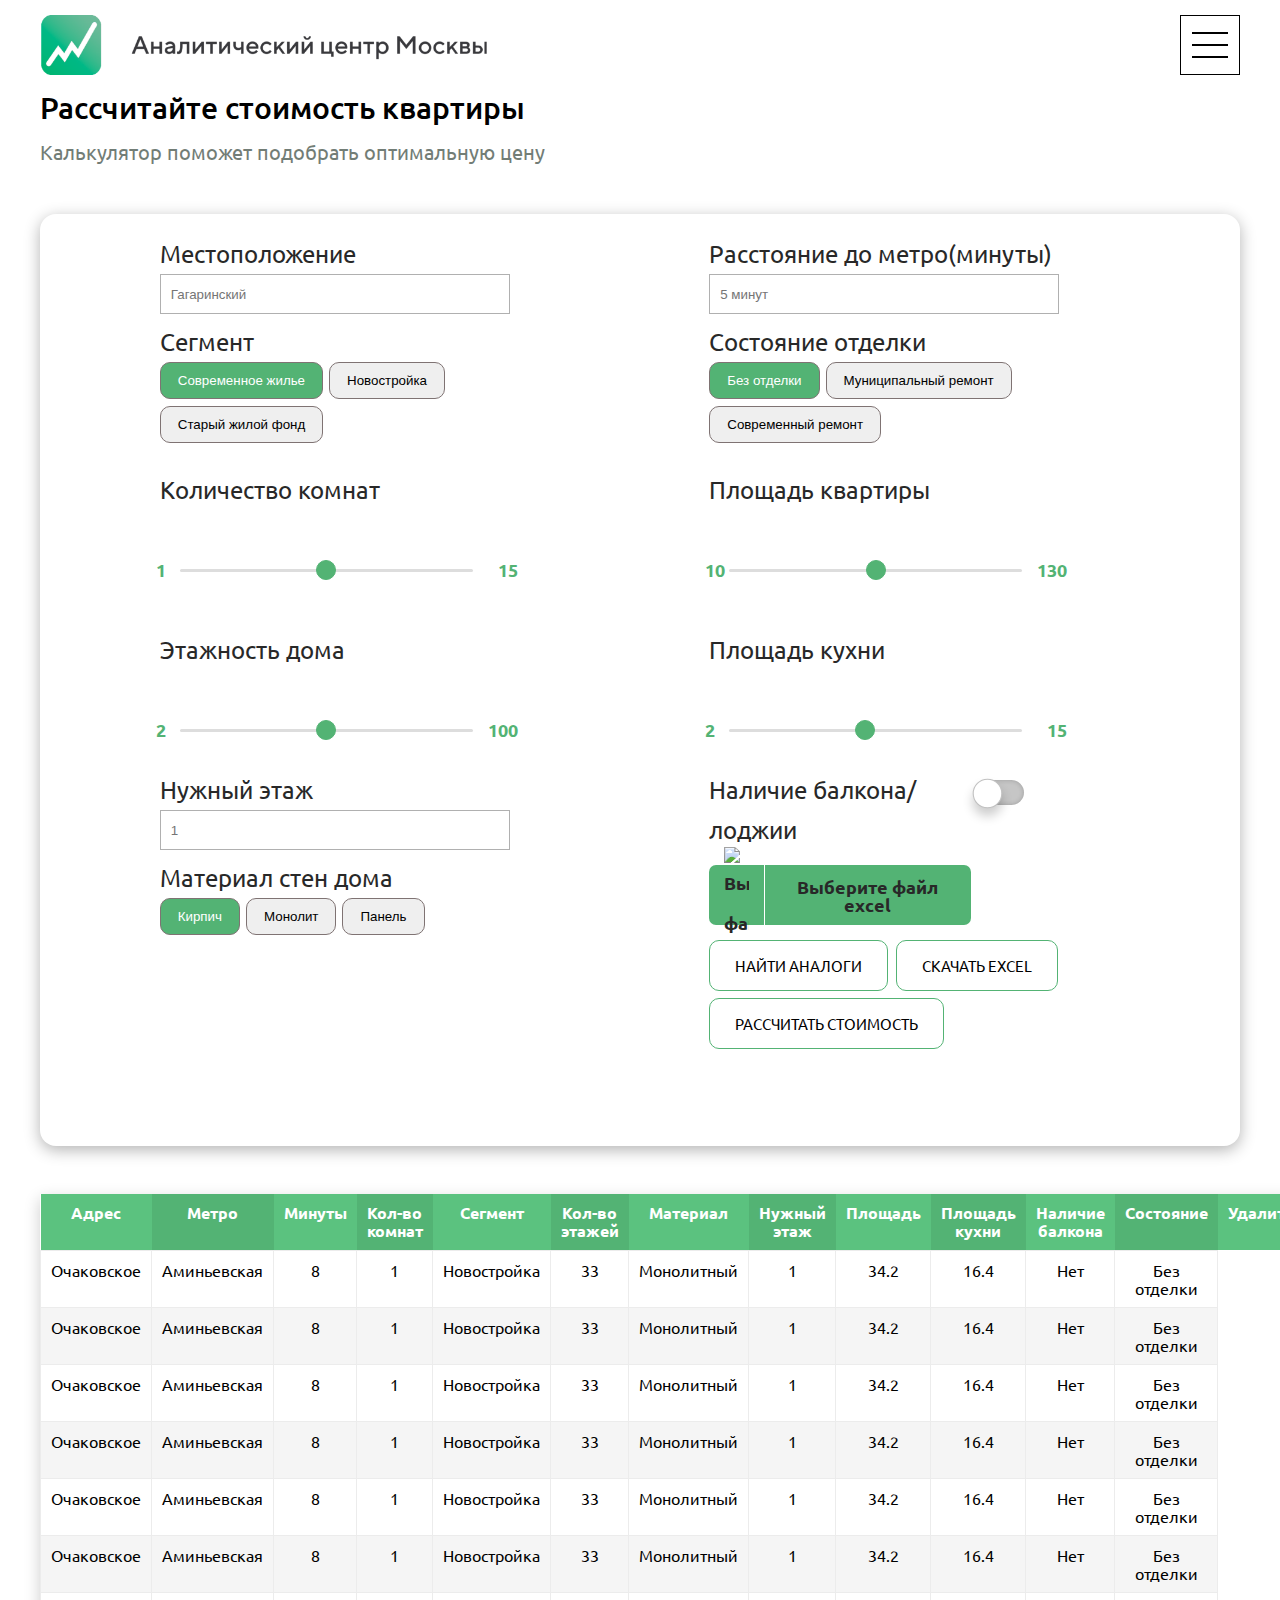
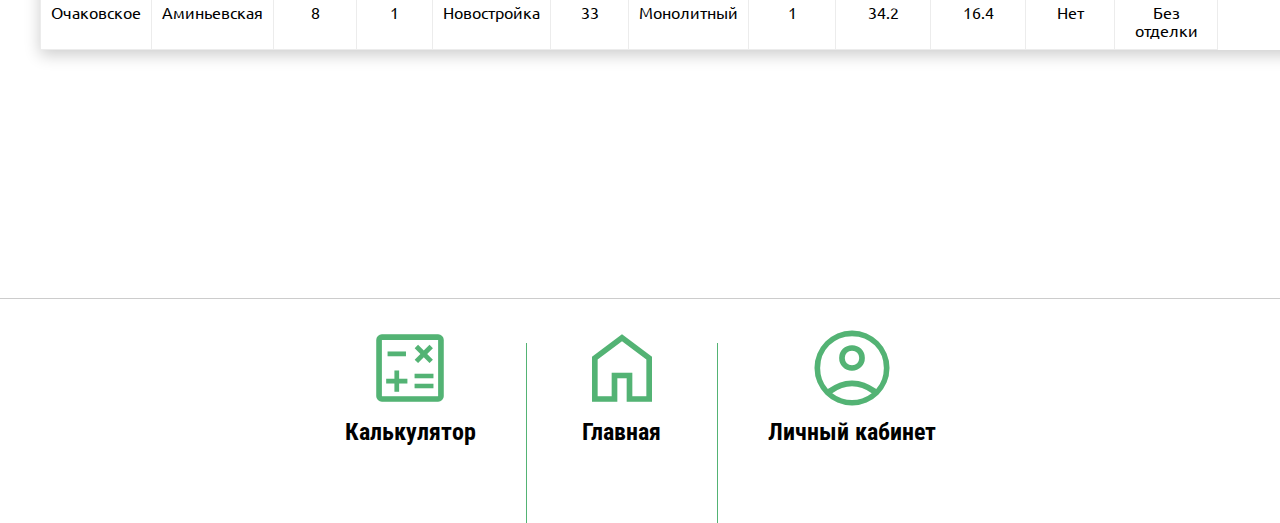
==== 787DD97A_Front/index.html @ b28cbaca "Merge branch 'dev_frontend' into dev_frontend_lk" ====
<!DOCTYPE html>
<html lang="en">
<head>
  <meta charset="UTF-8" />
  <meta http-equiv="X-UA-Compatible" content="IE=edge" />
  <meta name="viewport" content="width=device-width, initial-scale=1.0" />
  <title>Лидеры цифровой информации</title>
   <link rel="icon" href="./images/icon.svg">
  <link href="https://fonts.googleapis.com/css?family=Roboto|Roboto+Condensed:400,700&display=swap&subset=cyrillic" rel="stylesheet"/>
  <link rel="stylesheet" href="https://fonts.googleapis.com/css2?family=Material+Symbols+Outlined:opsz,wght,FILL,GRAD@20..48,100..700,0..1,-50..200"/>
  <link rel="stylesheet" href="css/reset.css"/>
  <link rel="stylesheet" href="css/style.css"/>
  <!-- <base href="http://127.0.0.1:5500/"> -->
  <base href="http://787dd97a.xahprod.ru">
</head>

<body>

  <header class="header">
    <div class="container">
      <div class="header-top">
        <div class="logo">
          <a href="#">
            <span class="logotip"></span>
          </a>
        </div>
        <div class="header-btn" id="menu_btn">
          <div></div>
          <div></div>
          <div></div>
        </div>
      </div>
    </div>

    <nav class="menu" id="menu">
      <div class="container container-menu">
        <div class="close-btn" id="close_menu_btn"></div>
        <div class="menu__list">
          <ul>
            <li><a href="/index.html">Главная</a></li>
            <li><a href="/html/login.html">Личный кабинет</a></li>
            <li><a href="#">Калькулятор</a></li>
          </ul>
        </div>
      </div>
    </nav>
  </header>
  <section class="calculator">
    <a name="calculator"></a>
    <div class="form" id="header-content">
      <div class="container">
        <div class="form__inner">
          <div class="form__content">
            <div class="form__title-box">
              <div class="form__title">
                Рассчитайте стоимость квартиры
              </div>
              <div class="form__text">
                Калькулятор поможет подобрать оптимальную цену
              </div>
            </div>
            <div class="form__box">
              <form>
                <div class="form__box-inner">
                  <div class="form__box-left">
                    <div class="form__location">
                      <label for="location">Местоположение</label>
                      <input class="form__input" id="location" type="text" placeholder="Гагаринский">
                    </div>
                    <div class="form__segment">
                      <p>Сегмент</p>
                      <button type="button" class="form__box-btn segment-btn active">Современное жилье</button>
                      <button type="button" class="form__box-btn segment-btn">Новостройка</button>
                      <button type="button" class="form__box-btn segment-btn">Старый жилой фонд</button>
                    </div>
                    <h3 class="slider__title">Количество комнат</h3>
                    <div class="slider__inputs">
                      <div class="range">
                        <div class="sliderValue">
                          <span id="room-span">8</span>
                        </div>
                        <div class="field">
                          <div class="value left">1</div>
                          <input type="range" min="1" max="15" value="8" step="1" id="room-input">
                          <div class="value right">15</div>
                        </div>
                      </div>
                    </div>
                    <h3 class="slider__title">Этажность дома</h3>
                    <div class="slider__inputs">
                      <div class="range">
                        <div class="sliderValue">
                          <span id="floor-span">51</span>
                        </div>
                        <div class="field">
                          <div class="value left">2</div>
                          <input type="range" min="2" max="100" value="51" step="1" id="floor-input">
                          <div class="value right">100</div>
                        </div>
                      </div>
                    </div>
                    <div class="form__floor">
                      <label for="floor">Нужный этаж</label>
                      <input class="form__input" id="floor" type="text" min="0" max="100" placeholder="1">
                    </div>
                    <div class="form__walls">
                      <p>Материал стен дома</p>
                      <button class="form__box-btn walls-btn active" type="button">Кирпич</button>
                      <button class="form__box-btn walls-btn" type="button">Монолит</button>
                      <button class="form__box-btn walls-btn" type="button">Панель</button>
                    </div>
                  </div>
                  <div class="form__box-right">
                    <div class="form__distance">
                      <label for="distance">Расстояние до метро(минуты)</label>
                      <input class="form__input distance-input" id="distance" type="text" placeholder="5 минут">
                    </div>
                    <div class="form__finishing">
                      <p>Состояние отделки</p>
                      <button type="button" class="form__box-btn finishing-btn active">Без отделки</button>
                      <button type="button" class="form__box-btn finishing-btn">Муниципальный ремонт</button>
                      <button type="button" class="form__box-btn finishing-btn">Современный ремонт</button>
                    </div>
                    <h3 class="slider__title">Площадь квартиры</h3>
                    <div class="slider__inputs">
                      <div class="range">
                        <div class="sliderValue">
                          <span id="flat-span">70</span>
                        </div>
                        <div class="field">
                          <div class="value left">10</div>
                          <input type="range" min="10" max="130" value="70" step="1" id="flat-input">
                          <div class="value right">130</div>
                        </div>
                      </div>
                    </div>
                    <h3 class="slider__title">Площадь кухни</h3>
                    <div class="slider__inputs">
                      <div class="range">
                        <div class="sliderValue">
                          <span id="kitchen-span">8</span>
                        </div>
                        <div class="field">
                          <div class="value left">2</div>
                          <input type="range" min="2" max="15" value="8" step="1" id="kitchen-input">
                          <div class="value right">15</div>
                        </div>
                      </div>
                    </div>
                    <div class="switch">
                      <div class="switch__title">Наличие балкона/лоджии</div>
                      <div class="switch__checkbox">
                        <input type="checkbox">
                      </div>
                    </div>
                    <div class="input__wrapper">
                      <input name="file" type="file" id="input__file" class="input input__file" multiple>
                      <label for="input__file" class="input__file-button">
                        <span class="input__file-icon-wrapper"><img class="input__file-icon" src="images/add.svg"
                            alt="Выбрать файл" width="25"></span>
                        <span class="input__file-button-text">Выберите файл excel</span>
                      </label>
                    </div>
                    <div class="right__buttons">
                      <div class="right__buttons-top">
                        <div class="right__btn">
                          <button>Найти аналоги</button>
                        </div>
                        <div class="right__btn second__btn">
                          <button>Скачать excel</button>
                        </div>
                      </div>
                      <div class="right__buttons-bottom">
                        <div class="right__bth-result">
                          <button>Рассчитать стоимость</button>
                        </div>
                      </div>
                    </div>
                  </div>
                </div>
              </form>
            </div>
          </div>
        </div>
      </div>
    </div>
  </section>

  <div class="table__responsive">
    <div class="container mtb-3">
      <table class="table" id="table">
        <thead>
          <tr>
            <th>Адрес</th>
            <th>Метро</th>
            <th>Минуты</th>
            <th>Кол-во комнат</th>
            <th>Сегмент</th>
            <th>Кол-во этажей</th>
            <th>Материал</th>
            <th>Нужный этаж</th>
            <th>Площадь</th>
            <th>Площадь кухни</th>
            <th>Наличие балкона</th>
            <th>Состояние</th>
            <th>Удалить</th>
          </tr>
        </thead>
        <tbody>
          <tr>
            <td>Очаковское</td>
            <td>Аминьевская</td>
            <td>8</td>
            <td>1</td>
            <td>Новостройка</td>
            <td>33</td>
            <td>Монолитный</td>
            <td>1</td>
            <td>34.2</td>
            <td>16.4</td>
            <td>Нет</td>
            <td>Без отделки</td>
          </tr>
          <tr>
            <td>Очаковское</td>
            <td>Аминьевская</td>
            <td>8</td>
            <td>1</td>
            <td>Новостройка</td>
            <td>33</td>
            <td>Монолитный</td>
            <td>1</td>
            <td>34.2</td>
            <td>16.4</td>
            <td>Нет</td>
            <td>Без отделки</td>
          </tr>
          <tr>
            <td>Очаковское</td>
            <td>Аминьевская</td>
            <td>8</td>
            <td>1</td>
            <td>Новостройка</td>
            <td>33</td>
            <td>Монолитный</td>
            <td>1</td>
            <td>34.2</td>
            <td>16.4</td>
            <td>Нет</td>
            <td>Без отделки</td>
          </tr>
          <tr>
            <td>Очаковское</td>
            <td>Аминьевская</td>
            <td>8</td>
            <td>1</td>
            <td>Новостройка</td>
            <td>33</td>
            <td>Монолитный</td>
            <td>1</td>
            <td>34.2</td>
            <td>16.4</td>
            <td>Нет</td>
            <td>Без отделки</td>
          </tr>
          <tr>
            <td>Очаковское</td>
            <td>Аминьевская</td>
            <td>8</td>
            <td>1</td>
            <td>Новостройка</td>
            <td>33</td>
            <td>Монолитный</td>
            <td>1</td>
            <td>34.2</td>
            <td>16.4</td>
            <td>Нет</td>
            <td>Без отделки</td>
          </tr>
          <tr>
            <td>Очаковское</td>
            <td>Аминьевская</td>
            <td>8</td>
            <td>1</td>
            <td>Новостройка</td>
            <td>33</td>
            <td>Монолитный</td>
            <td>1</td>
            <td>34.2</td>
            <td>16.4</td>
            <td>Нет</td>
            <td>Без отделки</td>
          </tr>
          <tr>
            <td>Очаковское</td>
            <td>Аминьевская</td>
            <td>8</td>
            <td>1</td>
            <td>Новостройка</td>
            <td>33</td>
            <td>Монолитный</td>
            <td>1</td>
            <td>34.2</td>
            <td>16.4</td>
            <td>Нет</td>
            <td>Без отделки</td>
          </tr>
        </tbody>
      </table>
    </div>
  </div>

  <footer class="footer">
    <hr color="#53B374">

    <div class="footer__block">
      <div class="footer__symbol">
        <a href="#calculator">
          <span class="material-symbols-outlined">
            calculate
          </span>
          <p class="footer__title">Калькулятор</p>
        </a>
      </div>

      <div class="vertical__line"></div>

      <div class="footer__symbol">
        <a href="index.html">
          <span class="material-symbols-outlined">
            home
          </span>
          <p class="footer__title">Главная</p>
        </a>
      </div>

      <div class="vertical__line"></div>

      <div class="footer__symbol">
        <a href="login.html">
          <span class="material-symbols-outlined">
            account_circle
          </span>
          <p class="footer__title">Личный кабинет</p>
        </a>
      </div>
    </div>


  </footer>
  <script src="js/main.js"></script>
</body>

</html>
---- 787DD97A_Front/css/style.css ----
@import url('https://fonts.googleapis.com/css2?family=Ubuntu:wght@400;500;700&display=swap');

*{ box-sizing: border-box; }

body._lock {overflow: hidden;}

a{
  color: #fff;
  text-decoration:none;
}

body{
  color: #000;
  font-size: 24px;
  line-height: 28px;
  font-family: 'Ubuntu', sans-serif;
  font-weight: 400;
}

body._lock {overflow: hidden;}

.logotip{
  background-image: url("../images/logotip.svg");
  display: inline-block;
  width: 450px;
  height: 60px;
  margin-top: 15px;
  background-repeat: no-repeat;
  background-size: 100% 100%;
}

.header{
  z-index: 5;
  left: 0;
  right: 0;
}

.container{
  padding: 0 15px;
  max-width: 1230px;
  margin: 0 auto;
}

.header-top{
  display: flex;
  justify-content: space-between;
}

.header-content__title { margin-top: 20px; }

.header-btn{
  width: 60px;
  height: 60px;
  border: 1px solid #000; 
  margin-top: 15px; 
  cursor: pointer; 
  display: flex; 
  flex-direction: column;
  align-items: center;
  justify-content: center;
}

.header-btn div{
  width: 36px;
  height: 2px;
  background-color: #000;
  margin: 5px 0;
}

.menu{
  position: absolute;
  background-color: #000;
  top: 0;
  left: -100%;
  width: 100%;
  transition: all .7s;
  z-index: 7;
}

.container-menu{ position: relative; }

.close-btn{
  width: 50px;
  height: 50px;
  position: absolute;
  top: 43px;
  right: 20px;
  cursor: pointer;
}

.close-btn::after,
.close-btn::before{
  content: "";
  width: 70px;
  height: 2px;
  background-color: #fff;
  position: absolute;
  transform-origin: left;
}

.close-btn::after{
  transform: rotate(45deg);
}

.close-btn::before{
  transform: rotate(-45deg);
  bottom: -1px;
}

.menu__list{
  height: 100vh;
  display: flex;
  align-items: center;
}

.menu__list ul{ list-style: none; }

.menu__list a{
  font-size: 48px;
  line-height: 56px;
  font-weight: bold;
  padding: 30px 25px 14px 0;
  border-bottom: 3px solid #53B374;
  display: inline-block;
  min-width: 368px;
  transition: all .5s;
}

.menu__list a:hover{
  border-color: #fff;
  color: #53B374;
  transform: scale(1.2);
  margin-left: 37px;
}

.form__title-box{ padding-bottom: 50px; }

.form__title{
  font-size: 30px;
  font-weight: 500;
  line-height: 54px;
  color: #000;
  margin-bottom: 5px;
}

.form__text{
  font-size: 20px;
  line-height: 25px;
  color: #727D76;
}

.form__box-inner{
  display: flex;
  justify-content: space-around;
}

.form__box-left{
  max-width: 350px;
  width: 100%;
}

.form__box-inner input{ width: 350px; }

.form__box-inner label,
.form__box-inner p{
  line-height: 40px;
  color: #282828;
}

.form__input{
  margin-bottom: 8px;
  outline: none;
  height: 40px;
  border: 1px solid #b0b0b0;
  padding: 0 10px;
}

.form__box-inner button{
  padding: 10px 17px;
  border: 1px solid rgb(127, 115, 115);
  border-radius: 10px;
  margin-bottom: 7px;
  cursor: pointer;
}

.active,
.form__box-btn:hover{
  background-color: #53B374;
  color: #fff;
  transition: all .2s;
}

/* .form__box-btn:focus{
  background-color: #53B374;  
} */

.form__box{
  padding: 20px;
  border-radius: 16px;
  box-shadow: 0 4px 16px rgba(0, 0, 0, 0.3);
  padding-bottom: 90px;
}

.slider__title{ 
  line-height: 80px;
  font-weight: 400;
  color: #282828; 
}

.range{
  height: 80px;
  width: 380px;
  background: #fff;
  border-radius: 10px;
  padding: 0 65px 0 18px;
}

.range .sliderValue{
  position: relative;
  width: 100%;
}

.range .sliderValue span{
  position: absolute;
  height: 45px;
  margin-left: 50%;
  /* width: 45px; */
  color: #fff;
  font-weight: 500;
  top: -25px;
  transform: translateX(-50%) scale(0);
  transition: transform 0.3s ease-in-out;
  line-height: 55px;
  z-index: 2px;
}

.range .sliderValue span.show{
  transform: translateX(-50%) scale(1);
}

.range .sliderValue span:after{
  position: absolute;
  content: "";
  height: 45px;
  width: 45px;
  background: #53B374;
  left: 50%;
  transform: translateX(-50%) rotate(45deg);
  border: 3px solid rgb(218, 218, 218);
  z-index: -1;
  /* border-top-left-radius: 50%;
  border-top-right-radius: 50%;
  border-bottom-left-radius: 50%; */
  border-radius: 50%;
}

.range .field{
  position: relative;
  display: flex;
  align-items: center;
  justify-content: center;
  height: 100%;
}

.range .field .value{
  position: absolute;
  font-size: 18px;
  font-weight: 600;
  color: #53B374;
}

.range .field .value.left{
  left: -22px;
}

.range .field .value.right{
    right: -43px;
  }

.range .field input{
  -webkit-appearance: none;
  height: 3px;
  width: 100%;
  background: #ddd;
  border-radius: 5px;
  outline: none;
  border: none;
}

.range .field input::-webkit-slider-thumb{
  -webkit-appearance: none;
  height: 20px;
  width: 20px;
  background: #53B374;
  border-radius: 50%;
  border: 1px solid #53B374;
  cursor: pointer;
}

.range .field input::-moz-range-progress{
  background: #53B374;
}

.switch{
  display: flex;
  justify-content: space-between;
  width: 318px;
}

.switch__title{
  line-height: 40px;
  font-weight: 400;
  color: #282828; 
}

input[type="checkbox"]{
  position: relative;
  width: 50px;
  height: 25px;
  -webkit-appearance: none;
  outline: none;
  background: #c6c6c6;
  border-radius: 20px;
  transition: .5s;
  box-shadow: inset 0 0 5px rgba(0, 0, 0, .2);
  margin-top: 10px;
}

input:checked[type="checkbox"]{
  background: #53B374;
}

input[type="checkbox"]::before{
  content: "";
  position: absolute;
  width: 25px;
  height: 25px;
  border: 1px solid #c1c1c1;
  border-radius: 20px;
  top: 0;
  left: 0;
  background: #fff;
  transition: .5s;
  transform: scale(1.1);
  box-shadow: 0 7px 10px rgba(0, 0, 0, 0.2);
}

input:checked[type="checkbox"]::before{
  left: 24px;
}

.form__box-right{ 
  width: 411px;
}

.input__wrapper {
  width: 100%;
  position: relative;
  margin: 15px 0;
  text-align: center;
  padding-right: 149px;
}
 
.input__file {
  opacity: 0;
  visibility: hidden;
  position: absolute;
}
 
.input__file-icon-wrapper {
  height: 60px;
  width: 60px;
  margin-right: 15px;
  display: -webkit-box;
  display: -ms-flexbox;
  display: flex;
  -webkit-box-align: center;
  -ms-flex-align: center;
  align-items: center;
  -webkit-box-pack: center;
  -ms-flex-pack: center;
  justify-content: center;
  border-right: 1px solid #fff;
}
 
.input__file-button-text {
  text-align: center;
  line-height: 1;
  margin-top: 1px;
  margin-right: 15px;
}
 
.input__file-button {
  width: 100%;
  max-width: 290px;
  height: 60px;
  background: #53B374;
  color: #fff;
  font-size: 1.125rem;
  font-weight: 700;
  display: -webkit-box;
  display: -ms-flexbox;
  display: flex;
  -webkit-box-align: center;
  -ms-flex-align: center;
  align-items: center;
  -webkit-box-pack: start;
  -ms-flex-pack: start;
  justify-content: flex-start;
  border-radius: 7px;
  cursor: pointer;
  margin: 0 auto;
}

.right__buttons-top{ display: flex; }

.second__btn{ padding-left: 8px; }

.right__buttons button{
  padding: 15px 25px;
  font-size: 15px;
  border: 1px solid #53B374;
  background-color: #fff;
  text-transform: uppercase;
  font-family: 'Ubuntu', sans-serif;
}

.right__buttons button:hover{
  background-color: #53B374;
  color: #fff;
  transition: all .3s;
}

.result__block{
  margin-top: 40px;
  line-height: 48px;
  font-size: 36px;
}

.mtb-3{
  margin-top: 3rem;
  margin-bottom: 3rem;
}

.table{
  width: 100%;
  box-shadow: 0 5px 15px rgba(0, 0, 0, 0.2);
  border-collapse: collapse;
  font-size: 16px;
  line-height: 18px;
}

.table th, .table td{
  text-align: center;
  padding: 10px;
}

.table th{
  background-color: #53B374;
  color: #fff;
}

.table th:nth-child(odd){
  background: #5bc27f;
}

.table tr:nth-child(even){
    background: #f5f5f5;
}

.table tr{
 transition: all .3s;
}


.table td{
  border: 1px solid rgb(236, 236, 236);
}

.table tr:not(:last-child){
    border: 1px solid rgb(255, 255, 255);
}

#table button {
    width: 36px;
    height: 36px;
    background-image: url("../images/close.svg");
    /* margin-left: 1rem;  */
    border: none;
    background-position: center 8px;
    background-repeat: no-repeat;
    background-size: 25px 25px;
    opacity: .6;
    transition: .5s;
    background-color: #fff;
}

tbody tr button:hover {
  opacity: .9;
  cursor: pointer;
}


@keyframes hide {
  to {
    font-size: 0;
    padding: 0;
    line-height: 0px;
  }
}

tr.hidden td {
  animation: hide 1s 1s forwards;
}
tr.hidden {
  opacity: 0;
  border-bottom: none;
}

#table tr { transition: .8s opacity; }

.table__responsive{
  overflow-x: auto;
  /* box-shadow: 0 5px 15px rgba(0, 0, 0, 0.2); */
}

.footer{
  margin-top: 200px;
}

hr {
  margin-top: 20px;
}

.footer__block {
  display: flex;
  flex-wrap: wrap;
  justify-content: center;
  margin-top: auto;
}

.footer__symbol{
  text-align: center;
}

.footer__symbol .material-symbols-outlined {
  font-size: 90px;
  color: #53B374;
}

.footer__title{
  text-align: center;
  font-family: 'Roboto Condensed', sans-serif;
  font-weight: 700;
  color: #000;
}

.vertical__line {
  border-left: 1px solid #53B374;
  height: 180px;
  margin: 20px 100px 40px 100px;
}

.material-symbols-outlined {
  font-variation-settings:
      'FILL' 0,
      'wght' 400,
      'GRAD' 0,
      'opsz' 48
}

@media (max-width: 1387px) {
  .vertical__line {
      margin: 20px 50px 0px 50px;
  }
}

@media (max-width: 980px) {
  .form__box-inner{
    justify-content: center;
  }

  .form__location label,
  .slider__title,
  .form__segment p,
  .form__distance label,
  .form__finishing p,
  .switch__title{
    font-size: 18px;
  }

  .form__distance .form__input,
  .form__location .form__input,
  .form__floor .form__input {
    max-width: 300px;
  }

  .form__finishing{
    max-width: 350px;
  }

  .range{
    width: 300px;
  }
}

@media (max-width: 900px) {
  .form__box-inner{
    flex-wrap: wrap;
    gap: 10px;
    justify-content: center;
  }

  .form__box-right,
  .form__box-left{
    max-width: 400px;
  }
}

@media (max-width: 790px) {
  .vertical__line {
      margin: 20px 50px 0px 50px;
  }
}

@media (max-width: 700px) {
  .form__title{
    font-size: 30px;
  }

  .form__text{
    font-size: 25px;
  }
}

@media (max-width: 670px) {
  .footer__symbol .material-symbols-outlined {
      justify-content: center;
  }

  .vertical__line {
      display: none;
  }

  .footer__symbol{
    margin: 0px 30px 20px 30px;
  }
}

@media (max-width: 600px) {
  .logotip{
    width: 410px;
    height: 60px;
  }

  .form__title{
    font-size: 25px;
  }

  .form__text{
    font-size: 20px;
  }

  .footer__symbol{
    width: 250px;
  }
}

@media (max-width: 550px) {
  .form__box-inner{
    gap: 10px;
  }

  .input__wrapper .input__file{
    width: 160px;
  }
}

@media (max-width: 500px) {
  .logotip{
    width: 340px;
  }

  .form__location label,
    .slider__title,
    .form__segment p,
    .form__distance label,
    .form__finishing p,
    .switch__title{
      font-size: 18px;
    }
}

@media (max-width: 450px) {
  .form__title{
    line-height: 30px;
    margin-bottom: 10px;
  }

  .logotip{
    margin-top: 15px;
    width: 270px;
    height: 40px;
  }

  .header-btn{
    width: 40px;
    height: 40px;
  }

  .header-btn div{
    width: 30px;
  }

  .slider__inputs{
    padding-left: 10px;
  }

  .form__distance{
    max-width: 250px;}

    .input__wrapper{
      padding-right: 0px;
    }

    .input__wrapper .input__file{
      width: 160px;
    }

    .menu__list a{
      font-size: 30px;
      line-height: 44px;
      padding: 19px 10px 7px 0;
      min-width: 100%
    }

    .menu__list ul{
      width: 100%;
    } 

    .right__buttons-top{
      width: 100%;
      display: flex;
      flex-wrap: wrap;
    }

    .second__btn{
      padding-left: 0px;
    }
  }

@media (max-width: 360px) {
  .logotip{
    width: 240px;
    height: 35px;
    margin-top: 20px;
  }

  .switch{
    display: block;
  }

  .form__location .form__input,
  .form__floor .form__input,
  .form__distance .form__input,
  .form__box-right,
  .switch,
  .input__file-button{
    max-width: 230px;
  }

  .range{
    width: 220px;
  }


  .second__btn {
    padding-left: 0px;
  }

}
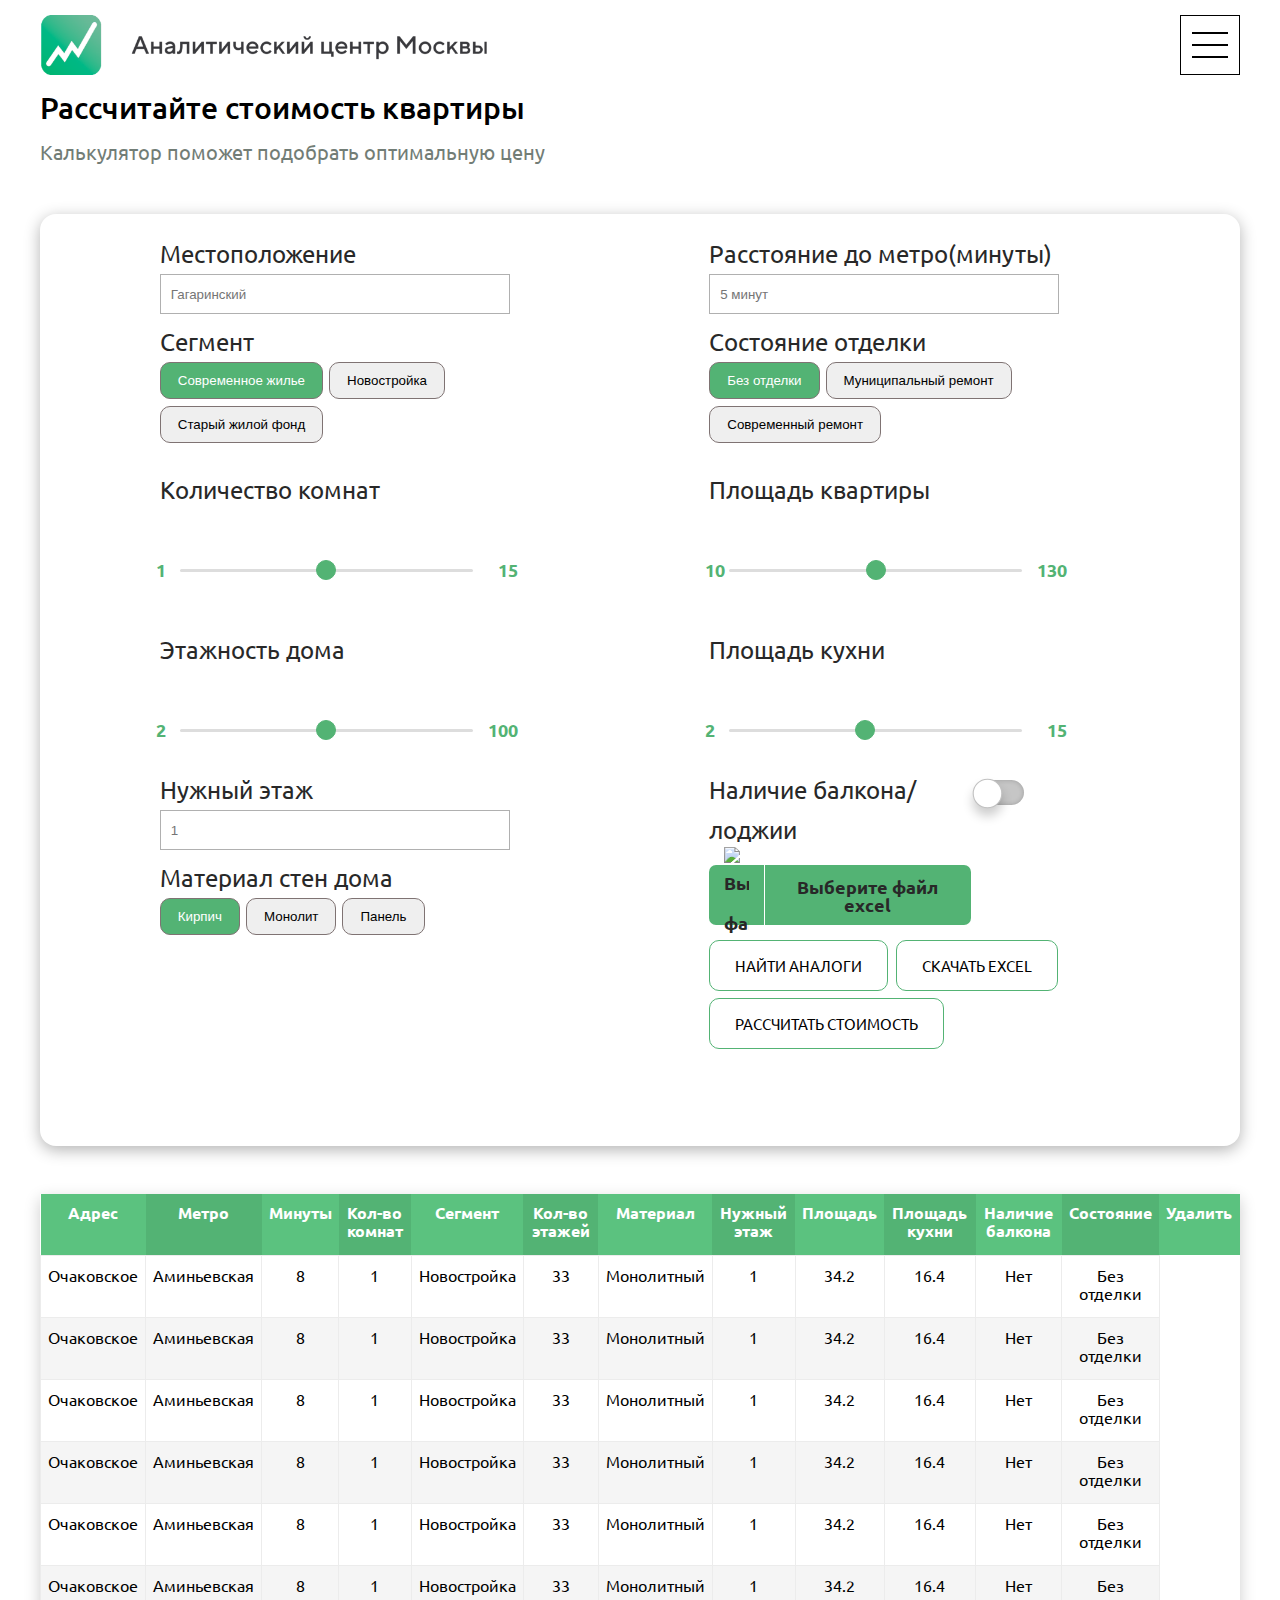
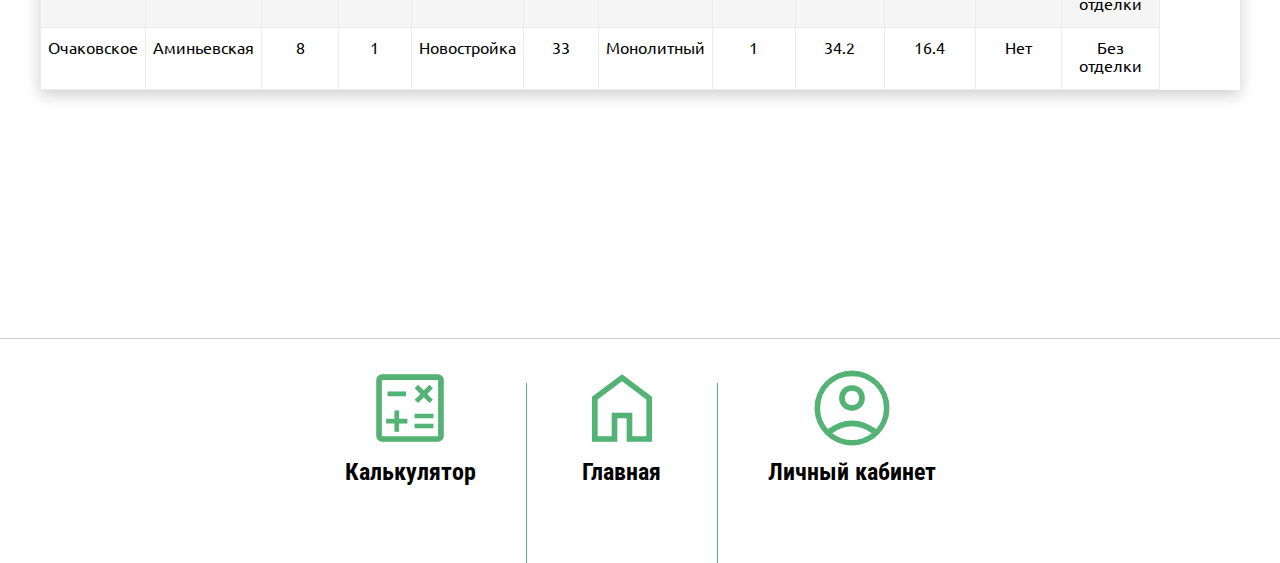
==== commit a23c2662: "corrected the table" ====
--- a/787DD97A_Front/index.html
+++ b/787DD97A_Front/index.html
@@ -10,8 +10,8 @@
   <link rel="stylesheet" href="https://fonts.googleapis.com/css2?family=Material+Symbols+Outlined:opsz,wght,FILL,GRAD@20..48,100..700,0..1,-50..200"/>
   <link rel="stylesheet" href="css/reset.css"/>
   <link rel="stylesheet" href="css/style.css"/>
-  <!-- <base href="http://127.0.0.1:5500/"> -->
-  <base href="http://787dd97a.xahprod.ru">
+  <base href="http://127.0.0.1:5500/">
+  <!-- <base href="http://787dd97a.xahprod.ru"> -->
 </head>
 
 <body>
@@ -188,127 +188,127 @@
 
   <div class="table__responsive">
     <div class="container mtb-3">
-      <table class="table" id="table">
-        <thead>
-          <tr>
-            <th>Адрес</th>
-            <th>Метро</th>
-            <th>Минуты</th>
-            <th>Кол-во комнат</th>
-            <th>Сегмент</th>
-            <th>Кол-во этажей</th>
-            <th>Материал</th>
-            <th>Нужный этаж</th>
-            <th>Площадь</th>
-            <th>Площадь кухни</th>
-            <th>Наличие балкона</th>
-            <th>Состояние</th>
-            <th>Удалить</th>
-          </tr>
-        </thead>
-        <tbody>
-          <tr>
-            <td>Очаковское</td>
-            <td>Аминьевская</td>
-            <td>8</td>
-            <td>1</td>
-            <td>Новостройка</td>
-            <td>33</td>
-            <td>Монолитный</td>
-            <td>1</td>
-            <td>34.2</td>
-            <td>16.4</td>
-            <td>Нет</td>
-            <td>Без отделки</td>
-          </tr>
-          <tr>
-            <td>Очаковское</td>
-            <td>Аминьевская</td>
-            <td>8</td>
-            <td>1</td>
-            <td>Новостройка</td>
-            <td>33</td>
-            <td>Монолитный</td>
-            <td>1</td>
-            <td>34.2</td>
-            <td>16.4</td>
-            <td>Нет</td>
-            <td>Без отделки</td>
-          </tr>
-          <tr>
-            <td>Очаковское</td>
-            <td>Аминьевская</td>
-            <td>8</td>
-            <td>1</td>
-            <td>Новостройка</td>
-            <td>33</td>
-            <td>Монолитный</td>
-            <td>1</td>
-            <td>34.2</td>
-            <td>16.4</td>
-            <td>Нет</td>
-            <td>Без отделки</td>
-          </tr>
-          <tr>
-            <td>Очаковское</td>
-            <td>Аминьевская</td>
-            <td>8</td>
-            <td>1</td>
-            <td>Новостройка</td>
-            <td>33</td>
-            <td>Монолитный</td>
-            <td>1</td>
-            <td>34.2</td>
-            <td>16.4</td>
-            <td>Нет</td>
-            <td>Без отделки</td>
-          </tr>
-          <tr>
-            <td>Очаковское</td>
-            <td>Аминьевская</td>
-            <td>8</td>
-            <td>1</td>
-            <td>Новостройка</td>
-            <td>33</td>
-            <td>Монолитный</td>
-            <td>1</td>
-            <td>34.2</td>
-            <td>16.4</td>
-            <td>Нет</td>
-            <td>Без отделки</td>
-          </tr>
-          <tr>
-            <td>Очаковское</td>
-            <td>Аминьевская</td>
-            <td>8</td>
-            <td>1</td>
-            <td>Новостройка</td>
-            <td>33</td>
-            <td>Монолитный</td>
-            <td>1</td>
-            <td>34.2</td>
-            <td>16.4</td>
-            <td>Нет</td>
-            <td>Без отделки</td>
-          </tr>
-          <tr>
-            <td>Очаковское</td>
-            <td>Аминьевская</td>
-            <td>8</td>
-            <td>1</td>
-            <td>Новостройка</td>
-            <td>33</td>
-            <td>Монолитный</td>
-            <td>1</td>
-            <td>34.2</td>
-            <td>16.4</td>
-            <td>Нет</td>
-            <td>Без отделки</td>
-          </tr>
-        </tbody>
-      </table>
+        <table class="table" id="table">
+            <thead>
+                <tr>
+                    <th>Адрес</th>
+                    <th>Метро</th>
+                    <th>Минуты</th>
+                    <th>Кол-во комнат</th>
+                    <th>Сегмент</th>
+                    <th>Кол-во этажей</th>
+                    <th>Материал</th>
+                    <th>Нужный этаж</th>
+                    <th>Площадь</th>
+                    <th>Площадь кухни</th>
+                    <th>Наличие балкона</th>
+                    <th>Состояние</th>
+                    <th>Удалить</th>
+                </tr>
+            </thead>
+            <tbody>
+                <tr>
+                    <td>Очаковское</td>
+                    <td>Аминьевская</td>
+                    <td>8</td>
+                    <td>1</td>
+                    <td>Новостройка</td>
+                    <td>33</td>
+                    <td>Монолитный</td>
+                    <td>1</td>
+                    <td>34.2</td>
+                    <td>16.4</td>
+                    <td>Нет</td>
+                    <td>Без отделки</td>
+                </tr>
+                <tr>
+                    <td>Очаковское</td>
+                    <td>Аминьевская</td>
+                    <td>8</td>
+                    <td>1</td>
+                    <td>Новостройка</td>
+                    <td>33</td>
+                    <td>Монолитный</td>
+                    <td>1</td>
+                    <td>34.2</td>
+                    <td>16.4</td>
+                    <td>Нет</td>
+                    <td>Без отделки</td>
+                </tr>
+                <tr>
+                    <td>Очаковское</td>
+                    <td>Аминьевская</td>
+                    <td>8</td>
+                    <td>1</td>
+                    <td>Новостройка</td>
+                    <td>33</td>
+                    <td>Монолитный</td>
+                    <td>1</td>
+                    <td>34.2</td>
+                    <td>16.4</td>
+                    <td>Нет</td>
+                    <td>Без отделки</td>
+                </tr>
+                <tr>
+                    <td>Очаковское</td>
+                    <td>Аминьевская</td>
+                    <td>8</td>
+                    <td>1</td>
+                    <td>Новостройка</td>
+                    <td>33</td>
+                    <td>Монолитный</td>
+                    <td>1</td>
+                    <td>34.2</td>
+                    <td>16.4</td>
+                    <td>Нет</td>
+                    <td>Без отделки</td>
+                </tr>
+                <tr>
+                    <td>Очаковское</td>
+                    <td>Аминьевская</td>
+                    <td>8</td>
+                    <td>1</td>
+                    <td>Новостройка</td>
+                    <td>33</td>
+                    <td>Монолитный</td>
+                    <td>1</td>
+                    <td>34.2</td>
+                    <td>16.4</td>
+                    <td>Нет</td>
+                    <td>Без отделки</td>
+                </tr>
+                <tr>
+                    <td>Очаковское</td>
+                    <td>Аминьевская</td>
+                    <td>8</td>
+                    <td>1</td>
+                    <td>Новостройка</td>
+                    <td>33</td>
+                    <td>Монолитный</td>
+                    <td>1</td>
+                    <td>34.2</td>
+                    <td>16.4</td>
+                    <td>Нет</td>
+                    <td>Без отделки</td>
+                </tr>
+                <tr>
+                    <td>Очаковское</td>
+                    <td>Аминьевская</td>
+                    <td>8</td>
+                    <td>1</td>
+                    <td>Новостройка</td>
+                    <td>33</td>
+                    <td>Монолитный</td>
+                    <td>1</td>
+                    <td>34.2</td>
+                    <td>16.4</td>
+                    <td>Нет</td>
+                    <td>Без отделки</td>
+                </tr>
+            </tbody>
+        </table>
     </div>
-  </div>
+</div>
 
   <footer class="footer">
     <hr color="#53B374">
--- a/787DD97A_Front/css/style.css
+++ b/787DD97A_Front/css/style.css
@@ -448,11 +448,13 @@
   border-collapse: collapse;
   font-size: 16px;
   line-height: 18px;
+  /* white-space: nowrap; */
 }
 
 .table th, .table td{
   text-align: center;
-  padding: 10px;
+  padding: 10px 7px 15px;
+  top: -5px;
 }
 
 .table th{
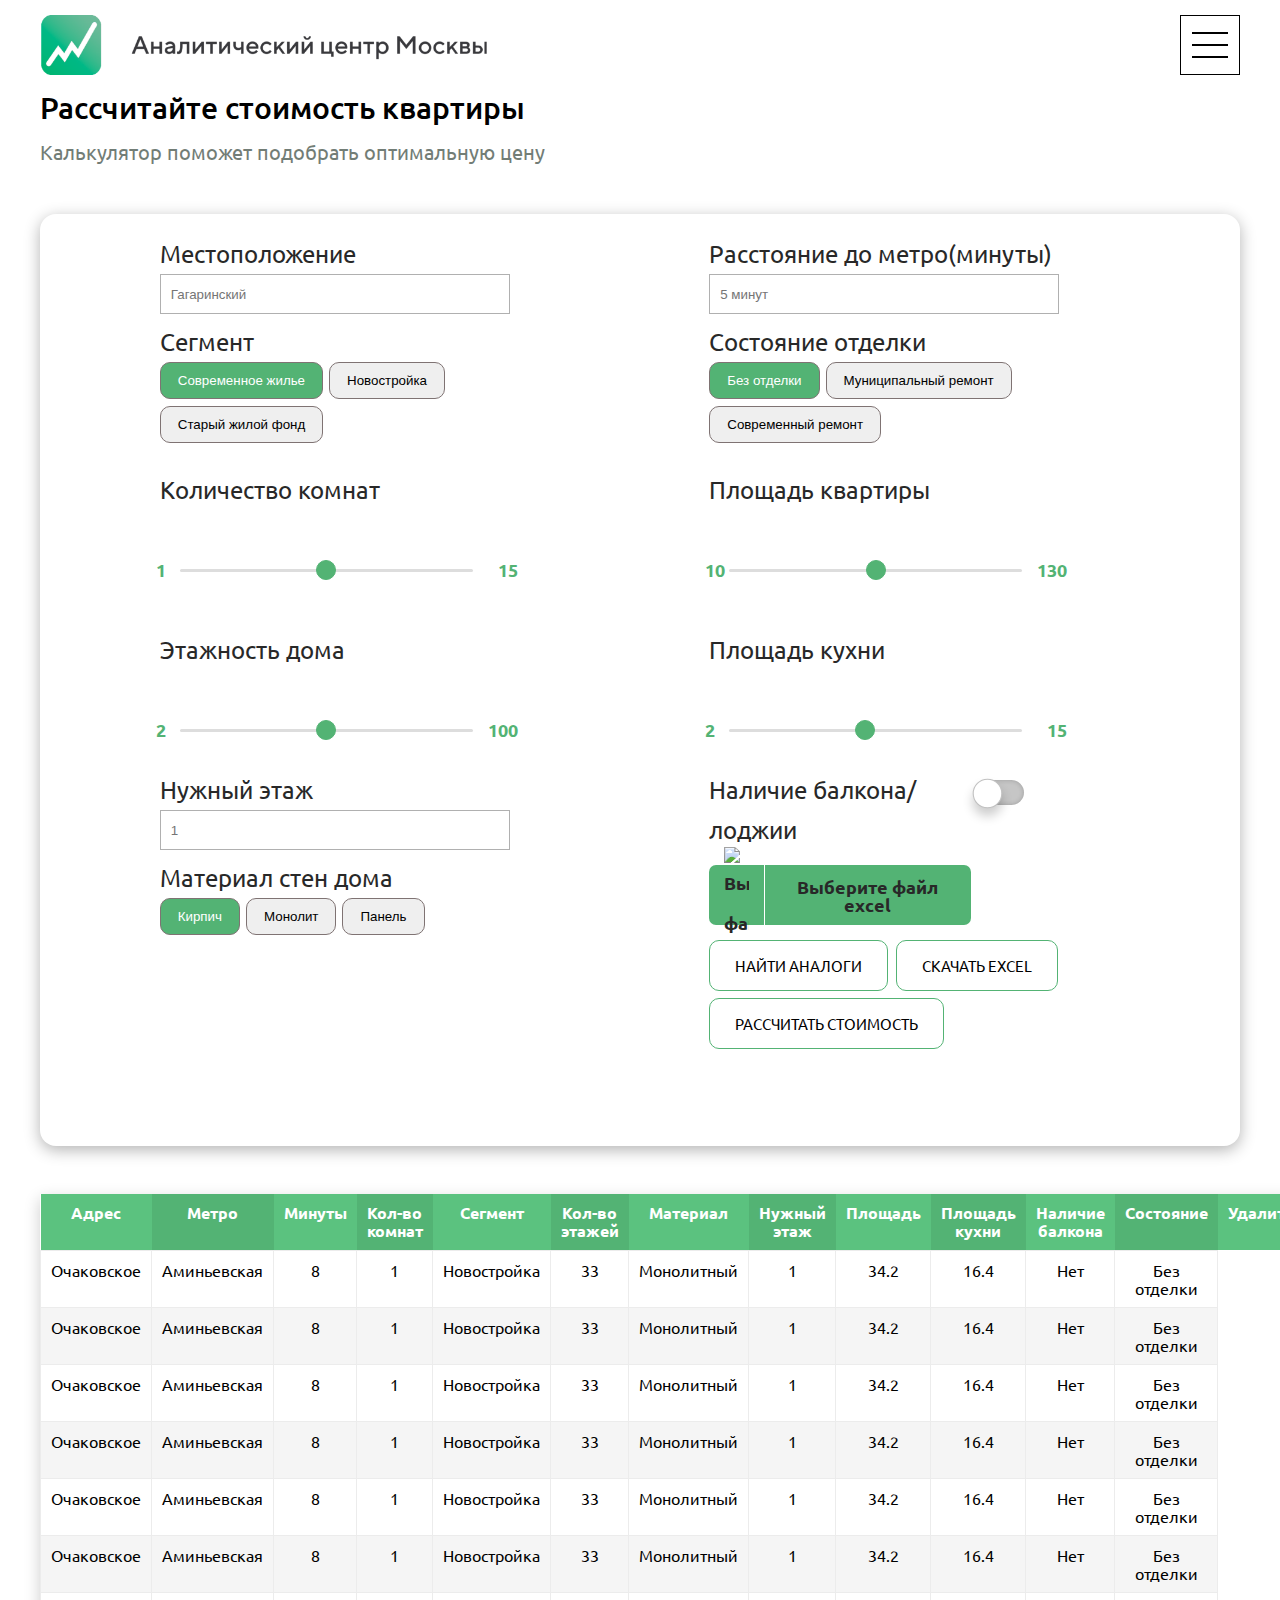
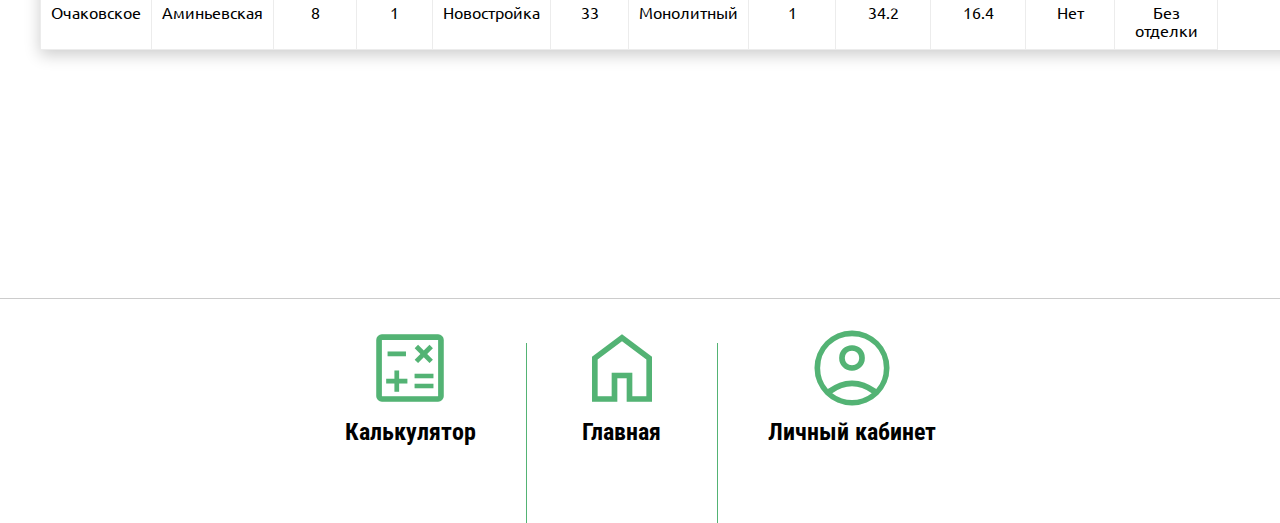
==== commit 3b56accb: "Merge pull request #25 from 00XAH00/dev" ====
--- a/787DD97A_Front/index.html
+++ b/787DD97A_Front/index.html
@@ -10,8 +10,8 @@
   <link rel="stylesheet" href="https://fonts.googleapis.com/css2?family=Material+Symbols+Outlined:opsz,wght,FILL,GRAD@20..48,100..700,0..1,-50..200"/>
   <link rel="stylesheet" href="css/reset.css"/>
   <link rel="stylesheet" href="css/style.css"/>
-  <base href="http://127.0.0.1:5500/">
-  <!-- <base href="http://787dd97a.xahprod.ru"> -->
+  <!-- <base href="http://127.0.0.1:5500/"> -->
+  <base href="http://787dd97a.xahprod.ru">
 </head>
 
 <body>
@@ -188,127 +188,127 @@
 
   <div class="table__responsive">
     <div class="container mtb-3">
-        <table class="table" id="table">
-            <thead>
-                <tr>
-                    <th>Адрес</th>
-                    <th>Метро</th>
-                    <th>Минуты</th>
-                    <th>Кол-во комнат</th>
-                    <th>Сегмент</th>
-                    <th>Кол-во этажей</th>
-                    <th>Материал</th>
-                    <th>Нужный этаж</th>
-                    <th>Площадь</th>
-                    <th>Площадь кухни</th>
-                    <th>Наличие балкона</th>
-                    <th>Состояние</th>
-                    <th>Удалить</th>
-                </tr>
-            </thead>
-            <tbody>
-                <tr>
-                    <td>Очаковское</td>
-                    <td>Аминьевская</td>
-                    <td>8</td>
-                    <td>1</td>
-                    <td>Новостройка</td>
-                    <td>33</td>
-                    <td>Монолитный</td>
-                    <td>1</td>
-                    <td>34.2</td>
-                    <td>16.4</td>
-                    <td>Нет</td>
-                    <td>Без отделки</td>
-                </tr>
-                <tr>
-                    <td>Очаковское</td>
-                    <td>Аминьевская</td>
-                    <td>8</td>
-                    <td>1</td>
-                    <td>Новостройка</td>
-                    <td>33</td>
-                    <td>Монолитный</td>
-                    <td>1</td>
-                    <td>34.2</td>
-                    <td>16.4</td>
-                    <td>Нет</td>
-                    <td>Без отделки</td>
-                </tr>
-                <tr>
-                    <td>Очаковское</td>
-                    <td>Аминьевская</td>
-                    <td>8</td>
-                    <td>1</td>
-                    <td>Новостройка</td>
-                    <td>33</td>
-                    <td>Монолитный</td>
-                    <td>1</td>
-                    <td>34.2</td>
-                    <td>16.4</td>
-                    <td>Нет</td>
-                    <td>Без отделки</td>
-                </tr>
-                <tr>
-                    <td>Очаковское</td>
-                    <td>Аминьевская</td>
-                    <td>8</td>
-                    <td>1</td>
-                    <td>Новостройка</td>
-                    <td>33</td>
-                    <td>Монолитный</td>
-                    <td>1</td>
-                    <td>34.2</td>
-                    <td>16.4</td>
-                    <td>Нет</td>
-                    <td>Без отделки</td>
-                </tr>
-                <tr>
-                    <td>Очаковское</td>
-                    <td>Аминьевская</td>
-                    <td>8</td>
-                    <td>1</td>
-                    <td>Новостройка</td>
-                    <td>33</td>
-                    <td>Монолитный</td>
-                    <td>1</td>
-                    <td>34.2</td>
-                    <td>16.4</td>
-                    <td>Нет</td>
-                    <td>Без отделки</td>
-                </tr>
-                <tr>
-                    <td>Очаковское</td>
-                    <td>Аминьевская</td>
-                    <td>8</td>
-                    <td>1</td>
-                    <td>Новостройка</td>
-                    <td>33</td>
-                    <td>Монолитный</td>
-                    <td>1</td>
-                    <td>34.2</td>
-                    <td>16.4</td>
-                    <td>Нет</td>
-                    <td>Без отделки</td>
-                </tr>
-                <tr>
-                    <td>Очаковское</td>
-                    <td>Аминьевская</td>
-                    <td>8</td>
-                    <td>1</td>
-                    <td>Новостройка</td>
-                    <td>33</td>
-                    <td>Монолитный</td>
-                    <td>1</td>
-                    <td>34.2</td>
-                    <td>16.4</td>
-                    <td>Нет</td>
-                    <td>Без отделки</td>
-                </tr>
-            </tbody>
-        </table>
+      <table class="table" id="table">
+        <thead>
+          <tr>
+            <th>Адрес</th>
+            <th>Метро</th>
+            <th>Минуты</th>
+            <th>Кол-во комнат</th>
+            <th>Сегмент</th>
+            <th>Кол-во этажей</th>
+            <th>Материал</th>
+            <th>Нужный этаж</th>
+            <th>Площадь</th>
+            <th>Площадь кухни</th>
+            <th>Наличие балкона</th>
+            <th>Состояние</th>
+            <th>Удалить</th>
+          </tr>
+        </thead>
+        <tbody>
+          <tr>
+            <td>Очаковское</td>
+            <td>Аминьевская</td>
+            <td>8</td>
+            <td>1</td>
+            <td>Новостройка</td>
+            <td>33</td>
+            <td>Монолитный</td>
+            <td>1</td>
+            <td>34.2</td>
+            <td>16.4</td>
+            <td>Нет</td>
+            <td>Без отделки</td>
+          </tr>
+          <tr>
+            <td>Очаковское</td>
+            <td>Аминьевская</td>
+            <td>8</td>
+            <td>1</td>
+            <td>Новостройка</td>
+            <td>33</td>
+            <td>Монолитный</td>
+            <td>1</td>
+            <td>34.2</td>
+            <td>16.4</td>
+            <td>Нет</td>
+            <td>Без отделки</td>
+          </tr>
+          <tr>
+            <td>Очаковское</td>
+            <td>Аминьевская</td>
+            <td>8</td>
+            <td>1</td>
+            <td>Новостройка</td>
+            <td>33</td>
+            <td>Монолитный</td>
+            <td>1</td>
+            <td>34.2</td>
+            <td>16.4</td>
+            <td>Нет</td>
+            <td>Без отделки</td>
+          </tr>
+          <tr>
+            <td>Очаковское</td>
+            <td>Аминьевская</td>
+            <td>8</td>
+            <td>1</td>
+            <td>Новостройка</td>
+            <td>33</td>
+            <td>Монолитный</td>
+            <td>1</td>
+            <td>34.2</td>
+            <td>16.4</td>
+            <td>Нет</td>
+            <td>Без отделки</td>
+          </tr>
+          <tr>
+            <td>Очаковское</td>
+            <td>Аминьевская</td>
+            <td>8</td>
+            <td>1</td>
+            <td>Новостройка</td>
+            <td>33</td>
+            <td>Монолитный</td>
+            <td>1</td>
+            <td>34.2</td>
+            <td>16.4</td>
+            <td>Нет</td>
+            <td>Без отделки</td>
+          </tr>
+          <tr>
+            <td>Очаковское</td>
+            <td>Аминьевская</td>
+            <td>8</td>
+            <td>1</td>
+            <td>Новостройка</td>
+            <td>33</td>
+            <td>Монолитный</td>
+            <td>1</td>
+            <td>34.2</td>
+            <td>16.4</td>
+            <td>Нет</td>
+            <td>Без отделки</td>
+          </tr>
+          <tr>
+            <td>Очаковское</td>
+            <td>Аминьевская</td>
+            <td>8</td>
+            <td>1</td>
+            <td>Новостройка</td>
+            <td>33</td>
+            <td>Монолитный</td>
+            <td>1</td>
+            <td>34.2</td>
+            <td>16.4</td>
+            <td>Нет</td>
+            <td>Без отделки</td>
+          </tr>
+        </tbody>
+      </table>
     </div>
-</div>
+  </div>
 
   <footer class="footer">
     <hr color="#53B374">
--- a/787DD97A_Front/css/style.css
+++ b/787DD97A_Front/css/style.css
@@ -448,13 +448,11 @@
   border-collapse: collapse;
   font-size: 16px;
   line-height: 18px;
-  /* white-space: nowrap; */
 }
 
 .table th, .table td{
   text-align: center;
-  padding: 10px 7px 15px;
-  top: -5px;
+  padding: 10px;
 }
 
 .table th{
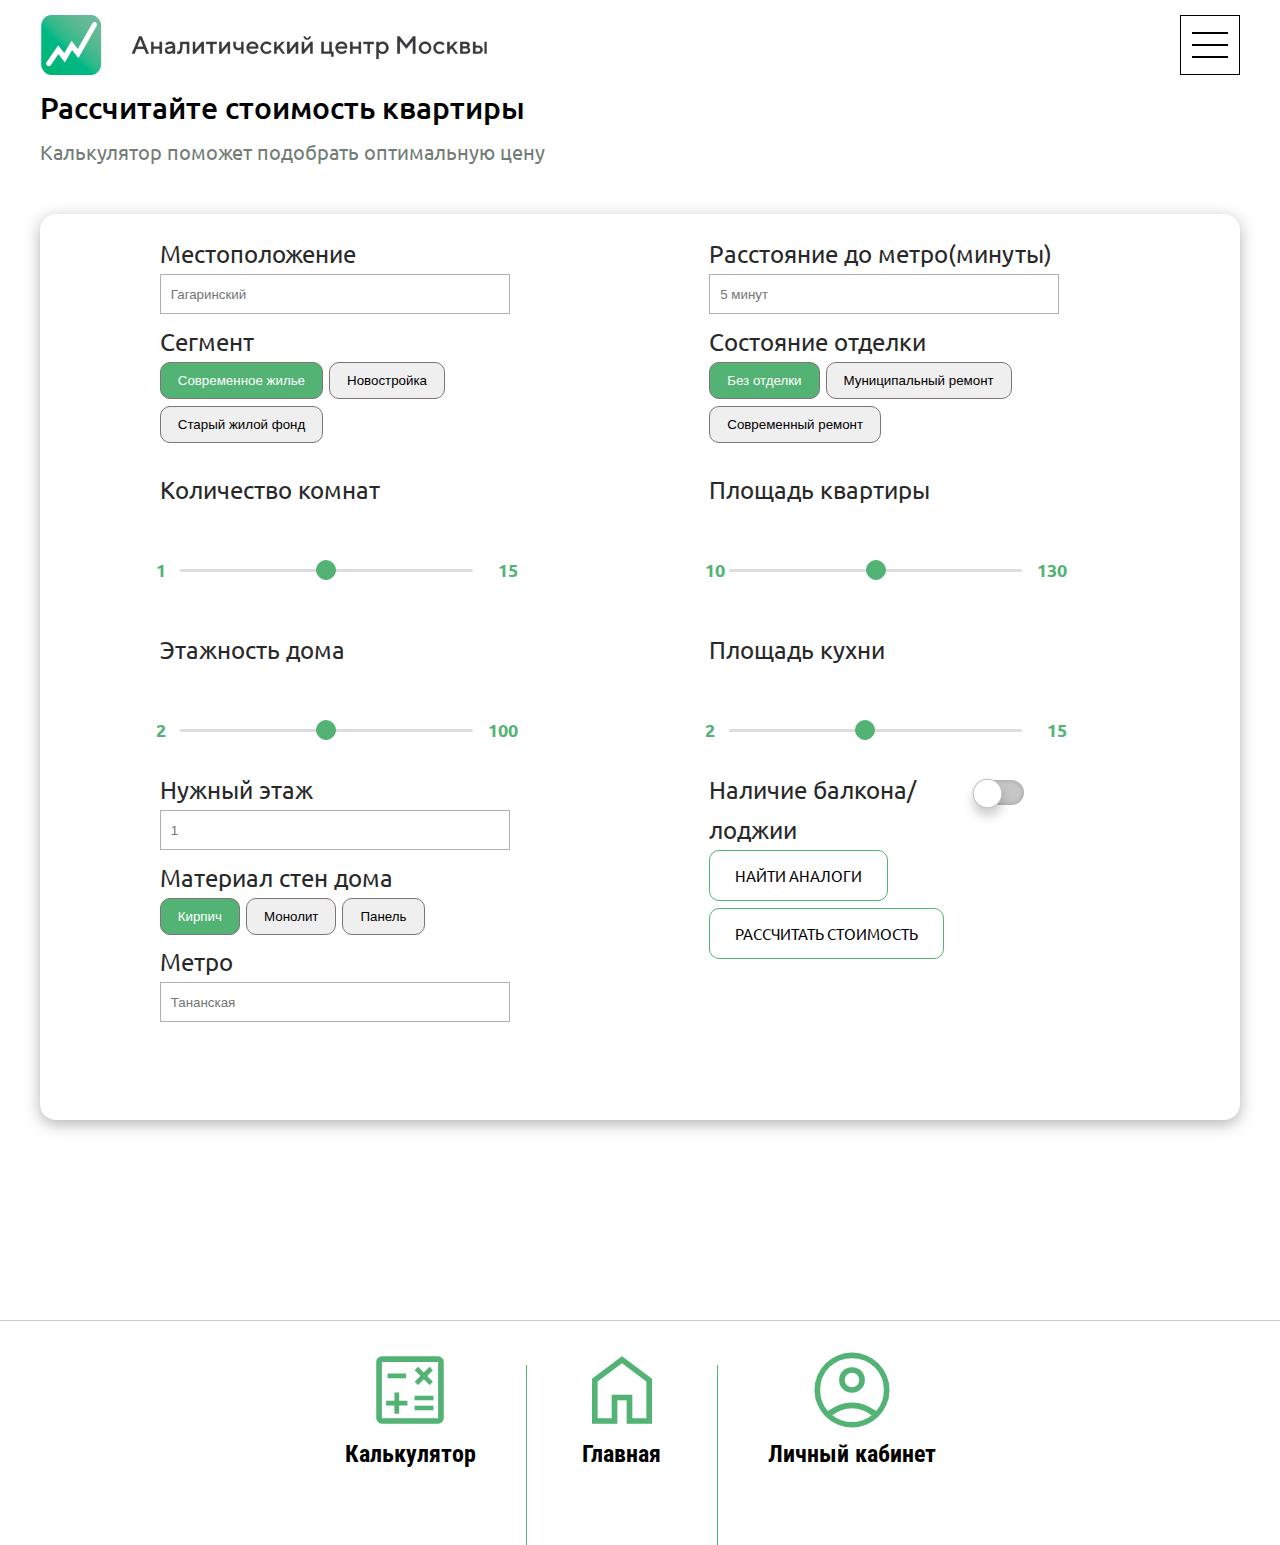
==== commit c3d19471: "connect backend to the frontend(analogs) Co-authored-by: 00XAH00 <00XAH00@users.noreply.github.com>" ====
--- a/787DD97A_Front/index.html
+++ b/787DD97A_Front/index.html
@@ -10,8 +10,8 @@
   <link rel="stylesheet" href="https://fonts.googleapis.com/css2?family=Material+Symbols+Outlined:opsz,wght,FILL,GRAD@20..48,100..700,0..1,-50..200"/>
   <link rel="stylesheet" href="css/reset.css"/>
   <link rel="stylesheet" href="css/style.css"/>
-  <!-- <base href="http://127.0.0.1:5500/"> -->
-  <base href="http://787dd97a.xahprod.ru">
+  <base href="http://127.0.0.1:5500/">
+  <!-- <base href="http://787dd97a.xahprod.ru"> -->
 </head>
 
 <body>
@@ -60,7 +60,7 @@
               </div>
             </div>
             <div class="form__box">
-              <form>
+              <div>
                 <div class="form__box-inner">
                   <div class="form__box-left">
                     <div class="form__location">
@@ -69,9 +69,9 @@
                     </div>
                     <div class="form__segment">
                       <p>Сегмент</p>
-                      <button type="button" class="form__box-btn segment-btn active">Современное жилье</button>
-                      <button type="button" class="form__box-btn segment-btn">Новостройка</button>
-                      <button type="button" class="form__box-btn segment-btn">Старый жилой фонд</button>
+                      <button type="button" class="form__box-btn segment-btn active" id="segment-btn-first">Современное жилье</button>
+                      <button type="button" class="form__box-btn segment-btn" id="segment-btn-second">Новостройка</button>
+                      <button type="button" class="form__box-btn segment-btn" id="segment-btn-third">Старый жилой фонд</button>
                     </div>
                     <h3 class="slider__title">Количество комнат</h3>
                     <div class="slider__inputs">
@@ -105,9 +105,13 @@
                     </div>
                     <div class="form__walls">
                       <p>Материал стен дома</p>
-                      <button class="form__box-btn walls-btn active" type="button">Кирпич</button>
-                      <button class="form__box-btn walls-btn" type="button">Монолит</button>
-                      <button class="form__box-btn walls-btn" type="button">Панель</button>
+                      <button id="material-btn-first" class="form__box-btn walls-btn active" type="button">Кирпич</button>
+                      <button id="material-btn-second" class="form__box-btn walls-btn" type="button">Монолит</button>
+                      <button id="material-btn-third" class="form__box-btn walls-btn" type="button">Панель</button>
+                    </div>
+                    <div class="form__distance">
+                      <label for="distance">Метро</label>
+                      <input class="form__input distance-input" id="underground" type="text" placeholder="Тананская">
                     </div>
                   </div>
                   <div class="form__box-right">
@@ -117,9 +121,9 @@
                     </div>
                     <div class="form__finishing">
                       <p>Состояние отделки</p>
-                      <button type="button" class="form__box-btn finishing-btn active">Без отделки</button>
-                      <button type="button" class="form__box-btn finishing-btn">Муниципальный ремонт</button>
-                      <button type="button" class="form__box-btn finishing-btn">Современный ремонт</button>
+                      <button type="button" id="repair-btn-first" class="form__box-btn finishing-btn active">Без отделки</button>
+                      <button type="button" id="repair-btn-second" class="form__box-btn finishing-btn">Муниципальный ремонт</button>
+                      <button type="button" id="repair-btn-third" class="form__box-btn finishing-btn">Современный ремонт</button>
                     </div>
                     <h3 class="slider__title">Площадь квартиры</h3>
                     <div class="slider__inputs">
@@ -150,7 +154,7 @@
                     <div class="switch">
                       <div class="switch__title">Наличие балкона/лоджии</div>
                       <div class="switch__checkbox">
-                        <input type="checkbox">
+                        <input type="checkbox" id="balcony-checkbox">
                       </div>
                     </div>
                     <div class="input__wrapper">
@@ -164,7 +168,7 @@
                     <div class="right__buttons">
                       <div class="right__buttons-top">
                         <div class="right__btn">
-                          <button>Найти аналоги</button>
+                          <button id="analog-btn">Найти аналоги</button>
                         </div>
                         <div class="right__btn second__btn">
                           <button>Скачать excel</button>
@@ -178,7 +182,7 @@
                     </div>
                   </div>
                 </div>
-              </form>
+              </div>
             </div>
           </div>
         </div>
@@ -186,7 +190,7 @@
     </div>
   </section>
 
-  <div class="table__responsive">
+  <div class="table__responsive" id="apartments-table">
     <div class="container mtb-3">
       <table class="table" id="table">
         <thead>
@@ -198,7 +202,7 @@
             <th>Сегмент</th>
             <th>Кол-во этажей</th>
             <th>Материал</th>
-            <th>Нужный этаж</th>
+            <th>Этаж квартиры</th>
             <th>Площадь</th>
             <th>Площадь кухни</th>
             <th>Наличие балкона</th>
@@ -206,105 +210,105 @@
             <th>Удалить</th>
           </tr>
         </thead>
-        <tbody>
-          <tr>
-            <td>Очаковское</td>
-            <td>Аминьевская</td>
-            <td>8</td>
-            <td>1</td>
-            <td>Новостройка</td>
-            <td>33</td>
-            <td>Монолитный</td>
-            <td>1</td>
-            <td>34.2</td>
-            <td>16.4</td>
-            <td>Нет</td>
-            <td>Без отделки</td>
-          </tr>
-          <tr>
-            <td>Очаковское</td>
-            <td>Аминьевская</td>
-            <td>8</td>
-            <td>1</td>
-            <td>Новостройка</td>
-            <td>33</td>
-            <td>Монолитный</td>
-            <td>1</td>
-            <td>34.2</td>
-            <td>16.4</td>
-            <td>Нет</td>
-            <td>Без отделки</td>
-          </tr>
-          <tr>
-            <td>Очаковское</td>
-            <td>Аминьевская</td>
-            <td>8</td>
-            <td>1</td>
-            <td>Новостройка</td>
-            <td>33</td>
-            <td>Монолитный</td>
-            <td>1</td>
-            <td>34.2</td>
-            <td>16.4</td>
-            <td>Нет</td>
-            <td>Без отделки</td>
-          </tr>
-          <tr>
-            <td>Очаковское</td>
-            <td>Аминьевская</td>
-            <td>8</td>
-            <td>1</td>
-            <td>Новостройка</td>
-            <td>33</td>
-            <td>Монолитный</td>
-            <td>1</td>
-            <td>34.2</td>
-            <td>16.4</td>
-            <td>Нет</td>
-            <td>Без отделки</td>
-          </tr>
-          <tr>
-            <td>Очаковское</td>
-            <td>Аминьевская</td>
-            <td>8</td>
-            <td>1</td>
-            <td>Новостройка</td>
-            <td>33</td>
-            <td>Монолитный</td>
-            <td>1</td>
-            <td>34.2</td>
-            <td>16.4</td>
-            <td>Нет</td>
-            <td>Без отделки</td>
-          </tr>
-          <tr>
-            <td>Очаковское</td>
-            <td>Аминьевская</td>
-            <td>8</td>
-            <td>1</td>
-            <td>Новостройка</td>
-            <td>33</td>
-            <td>Монолитный</td>
-            <td>1</td>
-            <td>34.2</td>
-            <td>16.4</td>
-            <td>Нет</td>
-            <td>Без отделки</td>
-          </tr>
-          <tr>
-            <td>Очаковское</td>
-            <td>Аминьевская</td>
-            <td>8</td>
-            <td>1</td>
-            <td>Новостройка</td>
-            <td>33</td>
-            <td>Монолитный</td>
-            <td>1</td>
-            <td>34.2</td>
-            <td>16.4</td>
-            <td>Нет</td>
-            <td>Без отделки</td>
-          </tr>
+        <tbody id="body-table">
+          <!-- <tr>
+            <td>Очаковское</td>
+            <td>Аминьевская</td>
+            <td>8</td>
+            <td>1</td>
+            <td>Новостройка</td>
+            <td>33</td>
+            <td>Монолитный</td>
+            <td>1</td>
+            <td>34.2</td>
+            <td>16.4</td>
+            <td>Нет</td>
+            <td>Без отделки</td>
+          </tr> -->
+          <!-- <tr>
+            <td>Очаковское</td>
+            <td>Аминьевская</td>
+            <td>8</td>
+            <td>1</td>
+            <td>Новостройка</td>
+            <td>33</td>
+            <td>Монолитный</td>
+            <td>1</td>
+            <td>34.2</td>
+            <td>16.4</td>
+            <td>Нет</td>
+            <td>Без отделки</td>
+          </tr>
+          <tr>
+            <td>Очаковское</td>
+            <td>Аминьевская</td>
+            <td>8</td>
+            <td>1</td>
+            <td>Новостройка</td>
+            <td>33</td>
+            <td>Монолитный</td>
+            <td>1</td>
+            <td>34.2</td>
+            <td>16.4</td>
+            <td>Нет</td>
+            <td>Без отделки</td>
+          </tr>
+          <tr>
+            <td>Очаковское</td>
+            <td>Аминьевская</td>
+            <td>8</td>
+            <td>1</td>
+            <td>Новостройка</td>
+            <td>33</td>
+            <td>Монолитный</td>
+            <td>1</td>
+            <td>34.2</td>
+            <td>16.4</td>
+            <td>Нет</td>
+            <td>Без отделки</td>
+          </tr>
+          <tr>
+            <td>Очаковское</td>
+            <td>Аминьевская</td>
+            <td>8</td>
+            <td>1</td>
+            <td>Новостройка</td>
+            <td>33</td>
+            <td>Монолитный</td>
+            <td>1</td>
+            <td>34.2</td>
+            <td>16.4</td>
+            <td>Нет</td>
+            <td>Без отделки</td>
+          </tr>
+          <tr>
+            <td>Очаковское</td>
+            <td>Аминьевская</td>
+            <td>8</td>
+            <td>1</td>
+            <td>Новостройка</td>
+            <td>33</td>
+            <td>Монолитный</td>
+            <td>1</td>
+            <td>34.2</td>
+            <td>16.4</td>
+            <td>Нет</td>
+            <td>Без отделки</td>
+          </tr>
+          <tr>
+            <td>Очаковское</td>
+            <td>Аминьевская</td>
+            <td>8</td>
+            <td>1</td>
+            <td>Новостройка</td>
+            <td>33</td>
+            <td>Монолитный</td>
+            <td>1</td>
+            <td>34.2</td>
+            <td>16.4</td>
+            <td>Нет</td>
+            <td>Без отделки</td>
+          </tr> -->
         </tbody>
       </table>
     </div>
@@ -348,7 +352,8 @@
 
 
   </footer>
-  <script src="js/main.js"></script>
+  <script src="/js/main.js"></script>
+  <script src="/js/search.js"></script>
 </body>
 
 </html>--- a/787DD97A_Front/css/style.css
+++ b/787DD97A_Front/css/style.css
@@ -1,15 +1,19 @@
 @import url('https://fonts.googleapis.com/css2?family=Ubuntu:wght@400;500;700&display=swap');
 
-*{ box-sizing: border-box; }
-
-body._lock {overflow: hidden;}
-
-a{
+* {
+  box-sizing: border-box;
+}
+
+body._lock {
+  overflow: hidden;
+}
+
+a {
   color: #fff;
-  text-decoration:none;
-}
-
-body{
+  text-decoration: none;
+}
+
+body {
   color: #000;
   font-size: 24px;
   line-height: 28px;
@@ -17,9 +21,11 @@
   font-weight: 400;
 }
 
-body._lock {overflow: hidden;}
-
-.logotip{
+body._lock {
+  overflow: hidden;
+}
+
+.logotip {
   background-image: url("../images/logotip.svg");
   display: inline-block;
   width: 450px;
@@ -29,45 +35,47 @@
   background-size: 100% 100%;
 }
 
-.header{
+.header {
   z-index: 5;
   left: 0;
   right: 0;
 }
 
-.container{
+.container {
   padding: 0 15px;
   max-width: 1230px;
   margin: 0 auto;
 }
 
-.header-top{
+.header-top {
   display: flex;
   justify-content: space-between;
 }
 
-.header-content__title { margin-top: 20px; }
-
-.header-btn{
+.header-content__title {
+  margin-top: 20px;
+}
+
+.header-btn {
   width: 60px;
   height: 60px;
-  border: 1px solid #000; 
-  margin-top: 15px; 
-  cursor: pointer; 
-  display: flex; 
+  border: 1px solid #000;
+  margin-top: 15px;
+  cursor: pointer;
+  display: flex;
   flex-direction: column;
   align-items: center;
   justify-content: center;
 }
 
-.header-btn div{
+.header-btn div {
   width: 36px;
   height: 2px;
   background-color: #000;
   margin: 5px 0;
 }
 
-.menu{
+.menu {
   position: absolute;
   background-color: #000;
   top: 0;
@@ -77,9 +85,11 @@
   z-index: 7;
 }
 
-.container-menu{ position: relative; }
-
-.close-btn{
+.container-menu {
+  position: relative;
+}
+
+.close-btn {
   width: 50px;
   height: 50px;
   position: absolute;
@@ -89,7 +99,7 @@
 }
 
 .close-btn::after,
-.close-btn::before{
+.close-btn::before {
   content: "";
   width: 70px;
   height: 2px;
@@ -98,24 +108,26 @@
   transform-origin: left;
 }
 
-.close-btn::after{
+.close-btn::after {
   transform: rotate(45deg);
 }
 
-.close-btn::before{
+.close-btn::before {
   transform: rotate(-45deg);
   bottom: -1px;
 }
 
-.menu__list{
+.menu__list {
   height: 100vh;
   display: flex;
   align-items: center;
 }
 
-.menu__list ul{ list-style: none; }
-
-.menu__list a{
+.menu__list ul {
+  list-style: none;
+}
+
+.menu__list a {
   font-size: 48px;
   line-height: 56px;
   font-weight: bold;
@@ -126,16 +138,18 @@
   transition: all .5s;
 }
 
-.menu__list a:hover{
+.menu__list a:hover {
   border-color: #fff;
   color: #53B374;
   transform: scale(1.2);
   margin-left: 37px;
 }
 
-.form__title-box{ padding-bottom: 50px; }
-
-.form__title{
+.form__title-box {
+  padding-bottom: 50px;
+}
+
+.form__title {
   font-size: 30px;
   font-weight: 500;
   line-height: 54px;
@@ -143,31 +157,33 @@
   margin-bottom: 5px;
 }
 
-.form__text{
+.form__text {
   font-size: 20px;
   line-height: 25px;
   color: #727D76;
 }
 
-.form__box-inner{
+.form__box-inner {
   display: flex;
   justify-content: space-around;
 }
 
-.form__box-left{
+.form__box-left {
   max-width: 350px;
   width: 100%;
 }
 
-.form__box-inner input{ width: 350px; }
+.form__box-inner input {
+  width: 350px;
+}
 
 .form__box-inner label,
-.form__box-inner p{
+.form__box-inner p {
   line-height: 40px;
   color: #282828;
 }
 
-.form__input{
+.form__input {
   margin-bottom: 8px;
   outline: none;
   height: 40px;
@@ -175,7 +191,7 @@
   padding: 0 10px;
 }
 
-.form__box-inner button{
+.form__box-inner button {
   padding: 10px 17px;
   border: 1px solid rgb(127, 115, 115);
   border-radius: 10px;
@@ -184,7 +200,7 @@
 }
 
 .active,
-.form__box-btn:hover{
+.form__box-btn:hover {
   background-color: #53B374;
   color: #fff;
   transition: all .2s;
@@ -194,20 +210,20 @@
   background-color: #53B374;  
 } */
 
-.form__box{
+.form__box {
   padding: 20px;
   border-radius: 16px;
   box-shadow: 0 4px 16px rgba(0, 0, 0, 0.3);
   padding-bottom: 90px;
 }
 
-.slider__title{ 
+.slider__title {
   line-height: 80px;
   font-weight: 400;
-  color: #282828; 
-}
-
-.range{
+  color: #282828;
+}
+
+.range {
   height: 80px;
   width: 380px;
   background: #fff;
@@ -215,12 +231,12 @@
   padding: 0 65px 0 18px;
 }
 
-.range .sliderValue{
+.range .sliderValue {
   position: relative;
   width: 100%;
 }
 
-.range .sliderValue span{
+.range .sliderValue span {
   position: absolute;
   height: 45px;
   margin-left: 50%;
@@ -234,11 +250,11 @@
   z-index: 2px;
 }
 
-.range .sliderValue span.show{
+.range .sliderValue span.show {
   transform: translateX(-50%) scale(1);
 }
 
-.range .sliderValue span:after{
+.range .sliderValue span:after {
   position: absolute;
   content: "";
   height: 45px;
@@ -254,7 +270,7 @@
   border-radius: 50%;
 }
 
-.range .field{
+.range .field {
   position: relative;
   display: flex;
   align-items: center;
@@ -262,22 +278,22 @@
   height: 100%;
 }
 
-.range .field .value{
+.range .field .value {
   position: absolute;
   font-size: 18px;
   font-weight: 600;
   color: #53B374;
 }
 
-.range .field .value.left{
+.range .field .value.left {
   left: -22px;
 }
 
-.range .field .value.right{
-    right: -43px;
-  }
-
-.range .field input{
+.range .field .value.right {
+  right: -43px;
+}
+
+.range .field input {
   -webkit-appearance: none;
   height: 3px;
   width: 100%;
@@ -287,7 +303,7 @@
   border: none;
 }
 
-.range .field input::-webkit-slider-thumb{
+.range .field input::-webkit-slider-thumb {
   -webkit-appearance: none;
   height: 20px;
   width: 20px;
@@ -297,23 +313,23 @@
   cursor: pointer;
 }
 
-.range .field input::-moz-range-progress{
+.range .field input::-moz-range-progress {
   background: #53B374;
 }
 
-.switch{
+.switch {
   display: flex;
   justify-content: space-between;
   width: 318px;
 }
 
-.switch__title{
+.switch__title {
   line-height: 40px;
   font-weight: 400;
-  color: #282828; 
-}
-
-input[type="checkbox"]{
+  color: #282828;
+}
+
+input[type="checkbox"] {
   position: relative;
   width: 50px;
   height: 25px;
@@ -326,11 +342,11 @@
   margin-top: 10px;
 }
 
-input:checked[type="checkbox"]{
+input:checked[type="checkbox"] {
   background: #53B374;
 }
 
-input[type="checkbox"]::before{
+input[type="checkbox"]::before {
   content: "";
   position: absolute;
   width: 25px;
@@ -345,11 +361,11 @@
   box-shadow: 0 7px 10px rgba(0, 0, 0, 0.2);
 }
 
-input:checked[type="checkbox"]::before{
+input:checked[type="checkbox"]::before {
   left: 24px;
 }
 
-.form__box-right{ 
+.form__box-right {
   width: 411px;
 }
 
@@ -359,14 +375,15 @@
   margin: 15px 0;
   text-align: center;
   padding-right: 149px;
-}
- 
+  display: none;
+}
+
 .input__file {
   opacity: 0;
   visibility: hidden;
   position: absolute;
 }
- 
+
 .input__file-icon-wrapper {
   height: 60px;
   width: 60px;
@@ -382,14 +399,14 @@
   justify-content: center;
   border-right: 1px solid #fff;
 }
- 
+
 .input__file-button-text {
   text-align: center;
   line-height: 1;
   margin-top: 1px;
   margin-right: 15px;
 }
- 
+
 .input__file-button {
   width: 100%;
   max-width: 290px;
@@ -412,11 +429,16 @@
   margin: 0 auto;
 }
 
-.right__buttons-top{ display: flex; }
-
-.second__btn{ padding-left: 8px; }
-
-.right__buttons button{
+.right__buttons-top {
+  display: flex;
+}
+
+.second__btn {
+  padding-left: 8px;
+  display: none;
+}
+
+.right__buttons button {
   padding: 15px 25px;
   font-size: 15px;
   border: 1px solid #53B374;
@@ -425,24 +447,24 @@
   font-family: 'Ubuntu', sans-serif;
 }
 
-.right__buttons button:hover{
+.right__buttons button:hover {
   background-color: #53B374;
   color: #fff;
   transition: all .3s;
 }
 
-.result__block{
+.result__block {
   margin-top: 40px;
   line-height: 48px;
   font-size: 36px;
 }
 
-.mtb-3{
+.mtb-3 {
   margin-top: 3rem;
   margin-bottom: 3rem;
 }
 
-.table{
+.table {
   width: 100%;
   box-shadow: 0 5px 15px rgba(0, 0, 0, 0.2);
   border-collapse: collapse;
@@ -450,49 +472,50 @@
   line-height: 18px;
 }
 
-.table th, .table td{
+.table th,
+.table td {
   text-align: center;
   padding: 10px;
 }
 
-.table th{
+.table th {
   background-color: #53B374;
   color: #fff;
 }
 
-.table th:nth-child(odd){
+.table th:nth-child(odd) {
   background: #5bc27f;
 }
 
-.table tr:nth-child(even){
-    background: #f5f5f5;
-}
-
-.table tr{
- transition: all .3s;
-}
-
-
-.table td{
+.table tr:nth-child(even) {
+  background: #f5f5f5;
+}
+
+.table tr {
+  transition: all .3s;
+}
+
+
+.table td {
   border: 1px solid rgb(236, 236, 236);
 }
 
-.table tr:not(:last-child){
-    border: 1px solid rgb(255, 255, 255);
+.table tr:not(:last-child) {
+  border: 1px solid rgb(255, 255, 255);
 }
 
 #table button {
-    width: 36px;
-    height: 36px;
-    background-image: url("../images/close.svg");
-    /* margin-left: 1rem;  */
-    border: none;
-    background-position: center 8px;
-    background-repeat: no-repeat;
-    background-size: 25px 25px;
-    opacity: .6;
-    transition: .5s;
-    background-color: #fff;
+  width: 36px;
+  height: 36px;
+  background-image: url("../images/close.svg");
+  /* margin-left: 1rem;  */
+  border: none;
+  background-position: center 8px;
+  background-repeat: no-repeat;
+  background-size: 25px 25px;
+  opacity: .6;
+  transition: .5s;
+  background-color: #fff;
 }
 
 tbody tr button:hover {
@@ -512,19 +535,23 @@
 tr.hidden td {
   animation: hide 1s 1s forwards;
 }
+
 tr.hidden {
   opacity: 0;
   border-bottom: none;
 }
 
-#table tr { transition: .8s opacity; }
-
-.table__responsive{
+#table tr {
+  transition: .8s opacity;
+}
+
+.table__responsive {
   overflow-x: auto;
   /* box-shadow: 0 5px 15px rgba(0, 0, 0, 0.2); */
-}
-
-.footer{
+  display: none;
+}
+
+.footer {
   margin-top: 200px;
 }
 
@@ -539,7 +566,7 @@
   margin-top: auto;
 }
 
-.footer__symbol{
+.footer__symbol {
   text-align: center;
 }
 
@@ -548,7 +575,7 @@
   color: #53B374;
 }
 
-.footer__title{
+.footer__title {
   text-align: center;
   font-family: 'Roboto Condensed', sans-serif;
   font-weight: 700;
@@ -563,20 +590,20 @@
 
 .material-symbols-outlined {
   font-variation-settings:
-      'FILL' 0,
-      'wght' 400,
-      'GRAD' 0,
-      'opsz' 48
+    'FILL' 0,
+    'wght' 400,
+    'GRAD' 0,
+    'opsz' 48
 }
 
 @media (max-width: 1387px) {
   .vertical__line {
-      margin: 20px 50px 0px 50px;
+    margin: 20px 50px 0px 50px;
   }
 }
 
 @media (max-width: 980px) {
-  .form__box-inner{
+  .form__box-inner {
     justify-content: center;
   }
 
@@ -585,7 +612,7 @@
   .form__segment p,
   .form__distance label,
   .form__finishing p,
-  .switch__title{
+  .switch__title {
     font-size: 18px;
   }
 
@@ -595,168 +622,166 @@
     max-width: 300px;
   }
 
-  .form__finishing{
+  .form__finishing {
     max-width: 350px;
   }
 
-  .range{
+  .range {
     width: 300px;
   }
 }
 
 @media (max-width: 900px) {
-  .form__box-inner{
+  .form__box-inner {
     flex-wrap: wrap;
     gap: 10px;
     justify-content: center;
   }
 
   .form__box-right,
-  .form__box-left{
+  .form__box-left {
     max-width: 400px;
   }
 }
 
 @media (max-width: 790px) {
+  .footer__symbol {
+    margin: 0px 50px 50px 50px;
+  }
+
   .vertical__line {
-      margin: 20px 50px 0px 50px;
+    display: none;
   }
 }
 
 @media (max-width: 700px) {
-  .form__title{
+  .form__title {
     font-size: 30px;
   }
 
-  .form__text{
+  .form__text {
     font-size: 25px;
+  }
+
+  .footer__block {
+    display: block;
+    margin: auto;
   }
 }
 
 @media (max-width: 670px) {
   .footer__symbol .material-symbols-outlined {
-      justify-content: center;
-  }
-
-  .vertical__line {
-      display: none;
-  }
-
-  .footer__symbol{
-    margin: 0px 30px 20px 30px;
+    justify-content: center;
   }
 }
 
 @media (max-width: 600px) {
-  .logotip{
+  .logotip {
     width: 410px;
     height: 60px;
   }
 
-  .form__title{
+  .form__title {
     font-size: 25px;
   }
 
-  .form__text{
+  .form__text {
     font-size: 20px;
   }
-
-  .footer__symbol{
-    width: 250px;
-  }
 }
 
 @media (max-width: 550px) {
-  .form__box-inner{
+  .form__box-inner {
     gap: 10px;
   }
 
-  .input__wrapper .input__file{
+  .input__wrapper .input__file {
     width: 160px;
   }
 }
 
 @media (max-width: 500px) {
-  .logotip{
+  .logotip {
     width: 340px;
   }
 
   .form__location label,
-    .slider__title,
-    .form__segment p,
-    .form__distance label,
-    .form__finishing p,
-    .switch__title{
-      font-size: 18px;
-    }
+  .slider__title,
+  .form__segment p,
+  .form__distance label,
+  .form__finishing p,
+  .switch__title {
+    font-size: 18px;
+  }
 }
 
 @media (max-width: 450px) {
-  .form__title{
+  .form__title {
     line-height: 30px;
     margin-bottom: 10px;
   }
 
-  .logotip{
+  .logotip {
     margin-top: 15px;
     width: 270px;
     height: 40px;
   }
 
-  .header-btn{
+  .header-btn {
     width: 40px;
     height: 40px;
   }
 
-  .header-btn div{
+  .header-btn div {
     width: 30px;
   }
 
-  .slider__inputs{
+  .slider__inputs {
     padding-left: 10px;
   }
 
-  .form__distance{
-    max-width: 250px;}
-
-    .input__wrapper{
-      padding-right: 0px;
-    }
-
-    .input__wrapper .input__file{
-      width: 160px;
-    }
-
-    .menu__list a{
-      font-size: 30px;
-      line-height: 44px;
-      padding: 19px 10px 7px 0;
-      min-width: 100%
-    }
-
-    .menu__list ul{
-      width: 100%;
-    } 
-
-    .right__buttons-top{
-      width: 100%;
-      display: flex;
-      flex-wrap: wrap;
-    }
-
-    .second__btn{
-      padding-left: 0px;
-    }
-  }
+  .form__distance {
+    max-width: 250px;
+  }
+
+  .input__wrapper {
+    padding-right: 0px;
+  }
+
+  .input__wrapper .input__file {
+    width: 160px;
+  }
+
+  .menu__list a {
+    font-size: 30px;
+    line-height: 44px;
+    padding: 19px 10px 7px 0;
+    min-width: 100%
+  }
+
+  .menu__list ul {
+    width: 100%;
+  }
+
+  .right__buttons-top {
+    width: 100%;
+    display: flex;
+    flex-wrap: wrap;
+  }
+
+  .second__btn {
+    padding-left: 0px;
+  }
+}
 
 @media (max-width: 360px) {
-  .logotip{
+  .logotip {
     width: 240px;
     height: 35px;
     margin-top: 20px;
   }
 
-  .switch{
+  .switch {
     display: block;
   }
 
@@ -765,11 +790,11 @@
   .form__distance .form__input,
   .form__box-right,
   .switch,
-  .input__file-button{
+  .input__file-button {
     max-width: 230px;
   }
 
-  .range{
+  .range {
     width: 220px;
   }
 
@@ -778,5 +803,4 @@
     padding-left: 0px;
   }
 
-}
-
+}